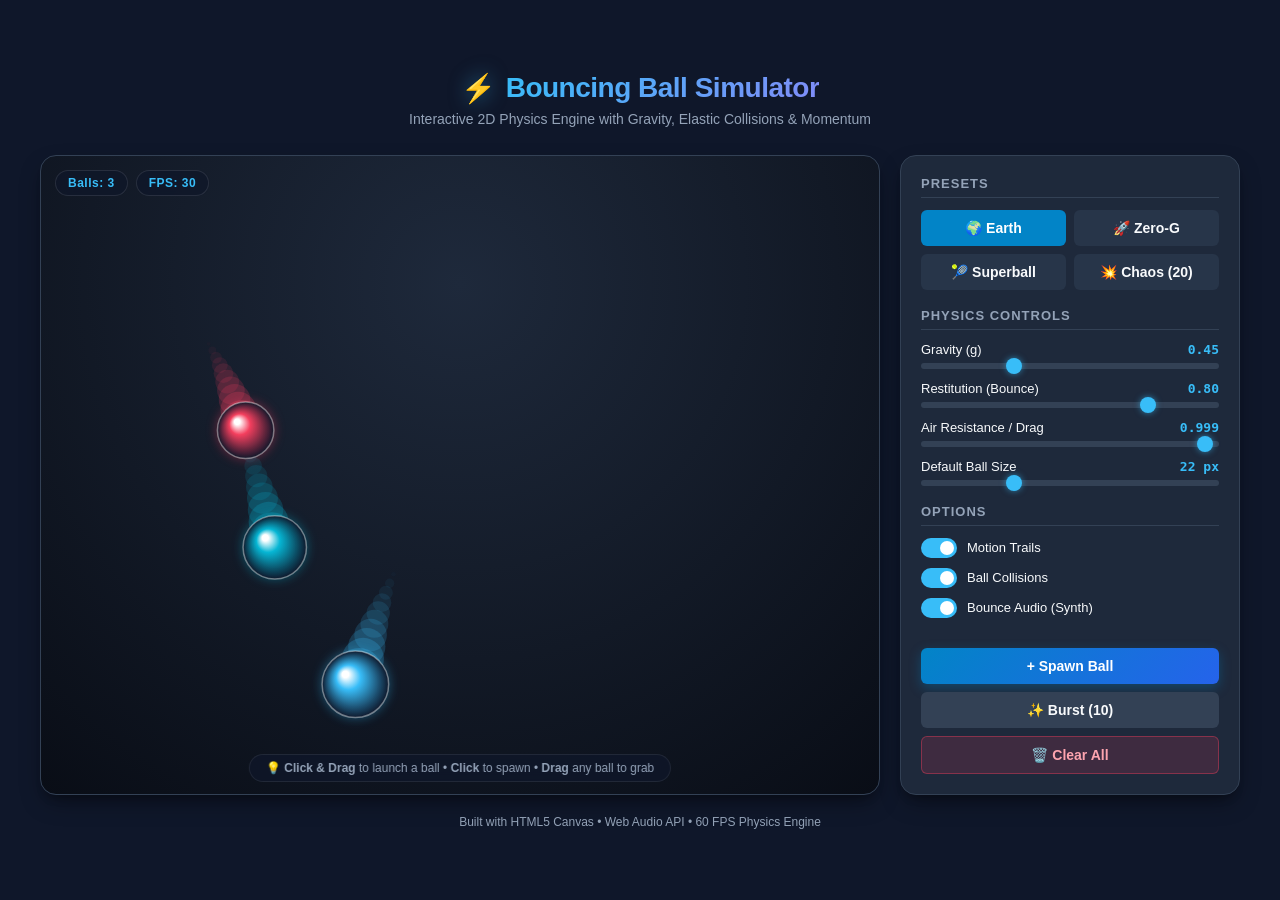
==== index.html @ 7c7808f0 "first commit" ====
<!DOCTYPE html>
<html lang="en">
<head>
  <meta charset="UTF-8" />
  <meta name="viewport" content="width=device-width, initial-scale=1.0" />
  <title>Bouncing Ball Physics Simulation</title>
  <link rel="stylesheet" href="style.css" />
</head>
<body>
  <div class="app-container">
    <header class="header">
      <div class="logo">
        <span class="icon">⚡</span>
        <h1>Bouncing Ball Simulator</h1>
      </div>
      <p class="subtitle">Interactive 2D Physics Engine with Gravity, Elastic Collisions &amp; Momentum</p>
    </header>

    <main class="main-content">
      <!-- Canvas Viewport -->
      <div class="canvas-wrapper">
        <canvas id="simCanvas"></canvas>
        <div class="canvas-overlay">
          <span class="badge" id="ballCountBadge">Balls: 0</span>
          <span class="badge" id="fpsBadge">FPS: 60</span>
        </div>
        <div class="instructions-hint">
          <span>💡 <strong>Click &amp; Drag</strong> to launch a ball &bull; <strong>Click</strong> to spawn &bull; <strong>Drag</strong> any ball to grab</span>
        </div>
      </div>

      <!-- Controls Panel -->
      <aside class="control-panel">
        <div class="panel-section">
          <h2>Presets</h2>
          <div class="preset-grid">
            <button class="btn btn-preset" data-preset="earth">🌍 Earth</button>
            <button class="btn btn-preset" data-preset="space">🚀 Zero-G</button>
            <button class="btn btn-preset" data-preset="superball">🎾 Superball</button>
            <button class="btn btn-preset" data-preset="chaos">💥 Chaos (20)</button>
          </div>
        </div>

        <div class="panel-section">
          <h2>Physics Controls</h2>
          
          <div class="control-group">
            <div class="label-row">
              <label for="gravity">Gravity (g)</label>
              <span class="value-display" id="gravityVal">0.45</span>
            </div>
            <input type="range" id="gravity" min="0" max="1.5" step="0.05" value="0.45" />
          </div>

          <div class="control-group">
            <div class="label-row">
              <label for="restitution">Restitution (Bounce)</label>
              <span class="value-display" id="restitutionVal">0.80</span>
            </div>
            <input type="range" id="restitution" min="0.1" max="1.0" step="0.02" value="0.8" />
          </div>

          <div class="control-group">
            <div class="label-row">
              <label for="friction">Air Resistance / Drag</label>
              <span class="value-display" id="frictionVal">0.999</span>
            </div>
            <input type="range" id="friction" min="0.95" max="1.0" step="0.001" value="0.999" />
          </div>

          <div class="control-group">
            <div class="label-row">
              <label for="ballRadius">Default Ball Size</label>
              <span class="value-display" id="ballRadiusVal">22 px</span>
            </div>
            <input type="range" id="ballRadius" min="10" max="50" step="2" value="22" />
          </div>
        </div>

        <div class="panel-section">
          <h2>Options</h2>
          <div class="toggle-group">
            <label class="toggle-switch">
              <input type="checkbox" id="trailToggle" checked />
              <span class="toggle-slider"></span>
              <span class="toggle-label">Motion Trails</span>
            </label>
            <label class="toggle-switch">
              <input type="checkbox" id="collisionToggle" checked />
              <span class="toggle-slider"></span>
              <span class="toggle-label">Ball Collisions</span>
            </label>
            <label class="toggle-switch">
              <input type="checkbox" id="soundToggle" checked />
              <span class="toggle-slider"></span>
              <span class="toggle-label">Bounce Audio (Synth)</span>
            </label>
          </div>
        </div>

        <div class="panel-section actions">
          <button class="btn btn-primary" id="addBallBtn">+ Spawn Ball</button>
          <button class="btn btn-secondary" id="burstBtn">✨ Burst (10)</button>
          <button class="btn btn-danger" id="clearBtn">🗑️ Clear All</button>
        </div>
      </aside>
    </main>

    <footer class="footer">
      <span>Built with HTML5 Canvas &bull; Web Audio API &bull; 60 FPS Physics Engine</span>
    </footer>
  </div>

  <script src="script.js"></script>
</body>
</html>
---- style.css ----
:root {
  --bg-color: #0f172a;
  --surface-color: #1e293b;
  --surface-border: #334155;
  --primary-color: #38bdf8;
  --primary-hover: #0ea5e9;
  --accent-color: #f43f5e;
  --text-main: #f8fafc;
  --text-muted: #94a3b8;
  --radius-lg: 16px;
  --radius-md: 10px;
  --radius-sm: 6px;
  --transition: all 0.2s cubic-bezier(0.4, 0, 0.2, 1);
  --shadow: 0 10px 25px -5px rgba(0, 0, 0, 0.4), 0 8px 10px -6px rgba(0, 0, 0, 0.3);
}

* {
  margin: 0;
  padding: 0;
  box-sizing: border-box;
  font-family: -apple-system, BlinkMacSystemFont, "Segoe UI", Roboto, Helvetica, Arial, sans-serif;
}

body {
  background-color: var(--bg-color);
  color: var(--text-main);
  min-height: 100vh;
  display: flex;
  justify-content: center;
  align-items: center;
  padding: 24px;
}

.app-container {
  width: 100%;
  max-width: 1200px;
  display: flex;
  flex-direction: column;
  gap: 20px;
}

.header {
  text-align: center;
  padding-bottom: 8px;
}

.logo {
  display: flex;
  align-items: center;
  justify-content: center;
  gap: 10px;
  margin-bottom: 6px;
}

.logo .icon {
  font-size: 28px;
  filter: drop-shadow(0 0 10px rgba(56, 189, 248, 0.5));
}

.header h1 {
  font-size: 28px;
  font-weight: 700;
  letter-spacing: -0.5px;
  background: linear-gradient(135deg, #38bdf8, #818cf8);
  -webkit-background-clip: text;
  -webkit-text-fill-color: transparent;
}

.subtitle {
  color: var(--text-muted);
  font-size: 14px;
}

.main-content {
  display: grid;
  grid-template-columns: 1fr 340px;
  gap: 20px;
  height: 640px;
}

@media (max-width: 900px) {
  .main-content {
    grid-template-columns: 1fr;
    height: auto;
  }
}

/* Canvas Viewport */
.canvas-wrapper {
  position: relative;
  background: radial-gradient(circle at 50% 20%, #1e293b 0%, #090d16 100%);
  border: 1px solid var(--surface-border);
  border-radius: var(--radius-lg);
  overflow: hidden;
  box-shadow: var(--shadow);
  display: flex;
  min-height: 480px;
}

#simCanvas {
  width: 100%;
  height: 100%;
  display: block;
  cursor: crosshair;
}

.canvas-overlay {
  position: absolute;
  top: 14px;
  left: 14px;
  display: flex;
  gap: 8px;
  pointer-events: none;
}

.badge {
  background: rgba(15, 23, 42, 0.75);
  backdrop-filter: blur(8px);
  border: 1px solid rgba(255, 255, 255, 0.1);
  padding: 5px 12px;
  border-radius: 20px;
  font-size: 12px;
  font-weight: 600;
  color: #38bdf8;
  letter-spacing: 0.5px;
}

.instructions-hint {
  position: absolute;
  bottom: 12px;
  left: 50%;
  transform: translateX(-50%);
  background: rgba(15, 23, 42, 0.8);
  backdrop-filter: blur(6px);
  border: 1px solid rgba(255, 255, 255, 0.08);
  padding: 6px 16px;
  border-radius: 20px;
  font-size: 12px;
  color: var(--text-muted);
  pointer-events: none;
  white-space: nowrap;
}

/* Controls Panel */
.control-panel {
  background: var(--surface-color);
  border: 1px solid var(--surface-border);
  border-radius: var(--radius-lg);
  padding: 20px;
  display: flex;
  flex-direction: column;
  gap: 18px;
  overflow-y: auto;
  box-shadow: var(--shadow);
}

.panel-section {
  display: flex;
  flex-direction: column;
  gap: 12px;
}

.panel-section h2 {
  font-size: 13px;
  text-transform: uppercase;
  letter-spacing: 1px;
  color: var(--text-muted);
  border-bottom: 1px solid var(--surface-border);
  padding-bottom: 6px;
}

/* Preset buttons */
.preset-grid {
  display: grid;
  grid-template-columns: 1fr 1fr;
  gap: 8px;
}

.btn-preset {
  background: #273549;
  border: 1px solid var(--surface-border);
  color: var(--text-main);
  padding: 8px 10px;
  border-radius: var(--radius-sm);
  font-size: 13px;
  font-weight: 500;
  cursor: pointer;
  transition: var(--transition);
}

.btn-preset:hover {
  background: #334155;
  border-color: #475569;
}

.btn-preset.active {
  background: #0284c7;
  border-color: #38bdf8;
  color: #ffffff;
}

/* Sliders */
.control-group {
  display: flex;
  flex-direction: column;
  gap: 6px;
}

.label-row {
  display: flex;
  justify-content: space-between;
  align-items: center;
  font-size: 13px;
  color: var(--text-main);
}

.value-display {
  color: #38bdf8;
  font-weight: 600;
  font-family: monospace;
}

input[type="range"] {
  appearance: none;
  -webkit-appearance: none;
  width: 100%;
  height: 6px;
  border-radius: 3px;
  background: #334155;
  outline: none;
}

input[type="range"]::-webkit-slider-thumb {
  -webkit-appearance: none;
  appearance: none;
  width: 16px;
  height: 16px;
  border-radius: 50%;
  background: #38bdf8;
  cursor: pointer;
  transition: transform 0.1s ease;
  box-shadow: 0 0 6px rgba(56, 189, 248, 0.6);
}

input[type="range"]::-webkit-slider-thumb:hover {
  transform: scale(1.2);
}

/* Toggles */
.toggle-group {
  display: flex;
  flex-direction: column;
  gap: 10px;
}

.toggle-switch {
  display: flex;
  align-items: center;
  cursor: pointer;
  gap: 10px;
  font-size: 13px;
  user-select: none;
}

.toggle-switch input {
  display: none;
}

.toggle-slider {
  width: 36px;
  height: 20px;
  background-color: #334155;
  border-radius: 20px;
  position: relative;
  transition: var(--transition);
}

.toggle-slider::after {
  content: "";
  position: absolute;
  top: 3px;
  left: 3px;
  width: 14px;
  height: 14px;
  background: white;
  border-radius: 50%;
  transition: var(--transition);
}

.toggle-switch input:checked + .toggle-slider {
  background-color: #38bdf8;
}

.toggle-switch input:checked + .toggle-slider::after {
  transform: translateX(16px);
}

/* Action Buttons */
.panel-section.actions {
  display: flex;
  flex-direction: column;
  gap: 8px;
  margin-top: auto;
}

.btn {
  padding: 10px 14px;
  border-radius: var(--radius-sm);
  font-size: 14px;
  font-weight: 600;
  border: none;
  cursor: pointer;
  display: inline-flex;
  align-items: center;
  justify-content: center;
  gap: 6px;
  transition: var(--transition);
}

.btn-primary {
  background: linear-gradient(135deg, #0284c7, #2563eb);
  color: white;
  box-shadow: 0 4px 12px rgba(2, 132, 199, 0.35);
}

.btn-primary:hover {
  filter: brightness(1.1);
  transform: translateY(-1px);
}

.btn-secondary {
  background: #334155;
  color: #f8fafc;
}

.btn-secondary:hover {
  background: #475569;
}

.btn-danger {
  background: rgba(244, 63, 94, 0.15);
  border: 1px solid rgba(244, 63, 94, 0.4);
  color: #fda4af;
}

.btn-danger:hover {
  background: rgba(244, 63, 94, 0.3);
}

.footer {
  text-align: center;
  font-size: 12px;
  color: var(--text-muted);
}
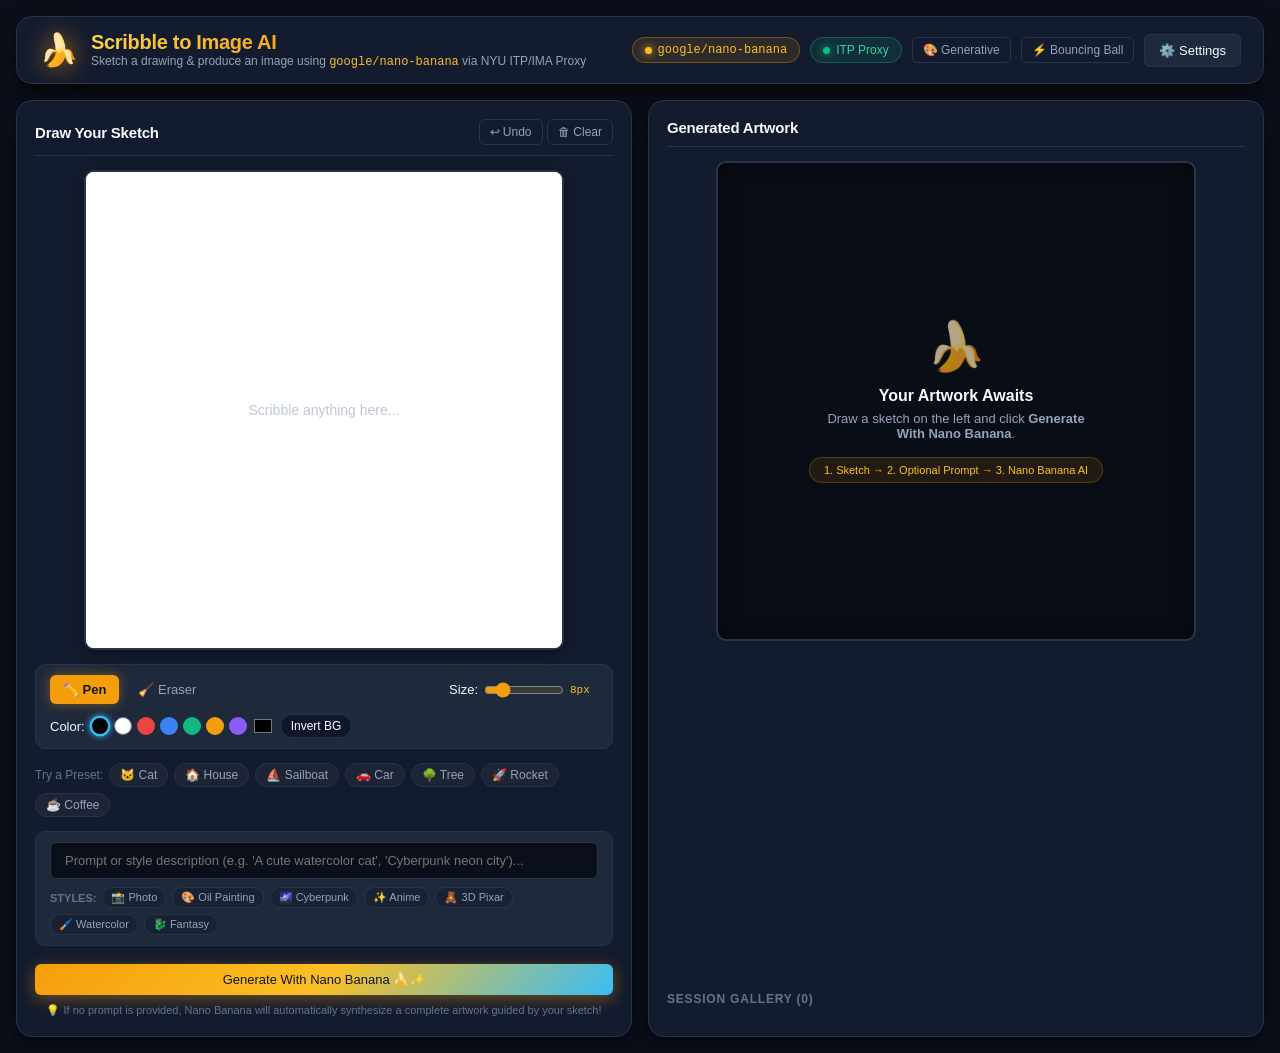
==== commit 849bda5b: "Deploy Scribble-AI with Google Nano Banana to root and archive Bouncing Ball" ====
--- a/index.html
+++ b/index.html
@@ -3,115 +3,251 @@
 <head>
   <meta charset="UTF-8" />
   <meta name="viewport" content="width=device-width, initial-scale=1.0" />
-  <title>Bouncing Ball Physics Simulation</title>
+  <title>Scribble to Image AI &bull; Google Nano Banana</title>
   <link rel="stylesheet" href="style.css" />
 </head>
 <body>
-  <div class="app-container">
-    <header class="header">
-      <div class="logo">
-        <span class="icon">⚡</span>
-        <h1>Bouncing Ball Simulator</h1>
+  <div class="app-layout">
+    <!-- Header -->
+    <header class="app-header">
+      <div class="brand">
+        <span class="brand-icon">🍌</span>
+        <div>
+          <h1>Scribble to Image AI</h1>
+          <p class="subtitle">Sketch a drawing &amp; produce an image using <code>google/nano-banana</code> via NYU ITP/IMA Proxy</p>
+        </div>
       </div>
-      <p class="subtitle">Interactive 2D Physics Engine with Gravity, Elastic Collisions &amp; Momentum</p>
+      <div class="header-actions">
+        <div class="badge model-badge" title="Model: google/nano-banana">
+          <span class="status-dot banana-dot"></span> google/nano-banana
+        </div>
+        <div class="badge proxy-badge" title="Routing via ITP/IMA Replicate Proxy">
+          <span class="status-dot"></span> ITP Proxy
+        </div>
+        <a href="Generative/" class="btn-tool" style="text-decoration:none" title="Generative Art Simulation">🎨 Generative</a>
+        <a href="Bouncing-Ball/" class="btn-tool" style="text-decoration:none" title="Bouncing Ball Simulation">⚡ Bouncing Ball</a>
+        <button id="openSettingsBtn" class="btn btn-secondary icon-btn" title="API &amp; Model Settings">
+          ⚙️ Settings
+        </button>
+      </div>
     </header>
 
-    <main class="main-content">
-      <!-- Canvas Viewport -->
-      <div class="canvas-wrapper">
-        <canvas id="simCanvas"></canvas>
-        <div class="canvas-overlay">
-          <span class="badge" id="ballCountBadge">Balls: 0</span>
-          <span class="badge" id="fpsBadge">FPS: 60</span>
-        </div>
-        <div class="instructions-hint">
-          <span>💡 <strong>Click &amp; Drag</strong> to launch a ball &bull; <strong>Click</strong> to spawn &bull; <strong>Drag</strong> any ball to grab</span>
+    <!-- Main Workspace -->
+    <main class="workspace">
+      <!-- Left: Scribble Studio -->
+      <section class="panel studio-panel">
+        <div class="panel-header">
+          <h2>Draw Your Sketch</h2>
+          <div class="canvas-actions">
+            <button id="undoBtn" class="btn-tool" title="Undo (Ctrl+Z / Cmd+Z)">↩ Undo</button>
+            <button id="clearBtn" class="btn-tool" title="Clear Canvas">🗑 Clear</button>
+          </div>
+        </div>
+
+        <!-- Canvas Container -->
+        <div class="canvas-box" id="canvasBox">
+          <canvas id="paintCanvas" width="512" height="512"></canvas>
+          <div id="canvasOverlayHint" class="canvas-hint">Scribble anything here...</div>
+        </div>
+
+        <!-- Drawing Toolbar -->
+        <div class="drawing-tools">
+          <div class="tool-group">
+            <button id="penTool" class="tool-btn active" data-tool="pen" title="Pen Tool">✏️ Pen</button>
+            <button id="eraserTool" class="tool-btn" data-tool="eraser" title="Eraser Tool">🧹 Eraser</button>
+          </div>
+
+          <div class="tool-group size-group">
+            <label for="brushSize">Size:</label>
+            <input type="range" id="brushSize" min="2" max="36" value="8" />
+            <span id="brushSizeVal" class="val-tag">8px</span>
+          </div>
+
+          <div class="tool-group color-group">
+            <label>Color:</label>
+            <div class="palette-swatches">
+              <button class="color-swatch active" data-color="#000000" style="background:#000000" title="Black"></button>
+              <button class="color-swatch" data-color="#ffffff" style="background:#ffffff; border:1px solid #64748b" title="White"></button>
+              <button class="color-swatch" data-color="#ef4444" style="background:#ef4444" title="Red"></button>
+              <button class="color-swatch" data-color="#3b82f6" style="background:#3b82f6" title="Blue"></button>
+              <button class="color-swatch" data-color="#10b981" style="background:#10b981" title="Green"></button>
+              <button class="color-swatch" data-color="#f59e0b" style="background:#f59e0b" title="Yellow"></button>
+              <button class="color-swatch" data-color="#8b5cf6" style="background:#8b5cf6" title="Purple"></button>
+              <input type="color" id="customColorPicker" value="#000000" title="Custom Color Picker" />
+            </div>
+            <button id="colorModeBtn" class="btn-pill" title="Toggle Canvas Canvas Background (White / Black)">
+              Invert BG
+            </button>
+          </div>
+        </div>
+
+        <!-- Quick Preset Scribbles -->
+        <div class="presets-bar">
+          <span class="bar-label">Try a Preset:</span>
+          <button class="preset-chip" data-preset="cat">🐱 Cat</button>
+          <button class="preset-chip" data-preset="house">🏠 House</button>
+          <button class="preset-chip" data-preset="boat">⛵ Sailboat</button>
+          <button class="preset-chip" data-preset="car">🚗 Car</button>
+          <button class="preset-chip" data-preset="tree">🌳 Tree</button>
+          <button class="preset-chip" data-preset="rocket">🚀 Rocket</button>
+          <button class="preset-chip" data-preset="coffee">☕ Coffee</button>
+        </div>
+
+        <!-- Prompt and Style Controls -->
+        <div class="prompt-box">
+          <div class="prompt-input-row">
+            <input
+              type="text"
+              id="promptInput"
+              placeholder="Prompt or style description (e.g. 'A cute watercolor cat', 'Cyberpunk neon city')..."
+            />
+          </div>
+          <div class="style-tags">
+            <span class="tag-label">Styles:</span>
+            <button class="style-pill" data-style="photorealistic, 8k highly detailed portrait">📸 Photo</button>
+            <button class="style-pill" data-style="classic oil painting, textured brushstrokes">🎨 Oil Painting</button>
+            <button class="style-pill" data-style="cyberpunk aesthetic, vibrant glowing neon lights">🌌 Cyberpunk</button>
+            <button class="style-pill" data-style="Studio Ghibli anime style, lush scenery">✨ Anime</button>
+            <button class="style-pill" data-style="3D Pixar animation character render">🧸 3D Pixar</button>
+            <button class="style-pill" data-style="soft ethereal watercolor painting on paper">🖌️ Watercolor</button>
+            <button class="style-pill" data-style="epic fantasy concept art, cinematic lighting">🐉 Fantasy</button>
+          </div>
+        </div>
+
+        <!-- Primary Action -->
+        <div class="action-box">
+          <button id="generateBtn" class="btn btn-primary generate-btn full-width">
+            <span class="btn-text">Generate With Nano Banana 🍌✨</span>
+            <span class="spinner" hidden></span>
+          </button>
+          <div class="prompt-hint-note">
+            💡 If no prompt is provided, Nano Banana will automatically synthesize a complete artwork guided by your sketch!
+          </div>
+        </div>
+      </section>
+
+      <!-- Right: AI Result Darkroom -->
+      <section class="panel result-panel">
+        <div class="panel-header">
+          <h2>Generated Artwork</h2>
+          <div class="result-actions" id="resultActions" hidden>
+            <button id="toggleCompareBtn" class="btn-tool" title="Hold or toggle to compare with original sketch">👁️ Compare Sketch</button>
+            <button id="downloadBtn" class="btn-tool" title="Save Generated Image">💾 Save Image</button>
+            <button id="copyToCanvasBtn" class="btn-tool" title="Draw over this image on canvas">🔄 Load to Canvas</button>
+          </div>
+        </div>
+
+        <div class="result-display-wrapper" id="resultWrapper">
+          <!-- Empty State Placeholder -->
+          <div id="emptyState" class="result-state active">
+            <div class="placeholder-icon">🍌</div>
+            <h3>Your Artwork Awaits</h3>
+            <p>Draw a sketch on the left and click <strong>Generate With Nano Banana</strong>.</p>
+            <div class="workflow-steps">
+              <span>1. Sketch</span> &rarr; 
+              <span>2. Optional Prompt</span> &rarr; 
+              <span>3. Nano Banana AI</span>
+            </div>
+          </div>
+
+          <!-- Loading State -->
+          <div id="loadingState" class="result-state">
+            <div class="pulsing-orbit">
+              <div class="orbit-ball"></div>
+            </div>
+            <h3>Generating Artwork...</h3>
+            <p id="loadingStatusText">Contacting ITP/IMA Replicate Proxy...</p>
+            <div class="timer-display" id="timerDisplay">00:00</div>
+            <p class="sub-hint">Running <code>google/nano-banana</code> on Replicate GPU. Usually takes 6–12 seconds.</p>
+          </div>
+
+          <!-- Generated Image View -->
+          <div id="imageState" class="result-state">
+            <div class="image-viewer" id="imageViewer">
+              <img id="generatedImg" alt="Generated Artwork" />
+              <img id="sketchCompareImg" alt="Original Sketch" class="compare-overlay hidden" />
+            </div>
+            <div class="image-caption">
+              <p id="captionPrompt" class="caption-text"></p>
+            </div>
+          </div>
+
+          <!-- Error State -->
+          <div id="errorState" class="result-state">
+            <div class="error-icon">⚠️</div>
+            <h3 id="errorTitle">Generation Error</h3>
+            <p id="errorMessage" class="error-msg"></p>
+            <button id="errorRetryBtn" class="btn btn-secondary">Try Again</button>
+          </div>
+        </div>
+
+        <!-- History / Session Gallery -->
+        <div class="history-section">
+          <h3>Session Gallery (<span id="historyCount">0</span>)</h3>
+          <div id="historyGrid" class="history-grid">
+            <!-- Thumbnails injected via JS -->
+          </div>
+        </div>
+      </section>
+    </main>
+
+    <!-- Settings Modal -->
+    <div id="settingsModal" class="modal-backdrop" hidden>
+      <div class="modal-card">
+        <div class="modal-header">
+          <h3>⚙️ Proxy &amp; Model Settings</h3>
+          <button id="closeSettingsBtn" class="close-btn">&times;</button>
+        </div>
+        <div class="modal-body">
+          <div class="form-group">
+            <label for="proxyUrlInput">ITP/IMA Proxy Endpoint</label>
+            <input type="text" id="proxyUrlInput" value="https://itp-ima-replicate-proxy.web.app/api/create_n_get" />
+            <span class="help-text">Direct URL used by the browser to reach the Replicate proxy.</span>
+          </div>
+
+          <div class="form-group">
+            <label for="modelInput">Replicate Model Name</label>
+            <input type="text" id="modelInput" value="google/nano-banana" />
+            <span class="help-text">Target model identifier (e.g. <code>google/nano-banana</code> or <code>google/nano-banana-pro</code>).</span>
+          </div>
+
+          <div class="form-group">
+            <label for="authTokenInput">NYU Auth Token <span class="badge-optional">Optional</span></label>
+            <input type="password" id="authTokenInput" placeholder="Paste your bearer token here if you logged into the proxy" />
+            <span class="help-text">
+              Leave blank to use the shared student quota. Or log in at 
+              <a href="https://itp-ima-replicate-proxy.web.app/" target="_blank" rel="noopener">itp-ima-replicate-proxy.web.app</a>
+              with your <code>nyu.edu</code> account and paste your token for up to 500 requests/day.
+            </span>
+          </div>
+
+          <div class="form-row">
+            <div class="form-group half">
+              <label for="outputFormatSelect">Output Format</label>
+              <select id="outputFormatSelect">
+                <option value="png" selected>PNG (Lossless)</option>
+                <option value="jpg">JPG (Smaller file)</option>
+              </select>
+            </div>
+            <div class="form-group half">
+              <label for="aspectRatioSelect">Aspect Ratio</label>
+              <select id="aspectRatioSelect">
+                <option value="1:1" selected>1:1 Square</option>
+                <option value="4:3">4:3 Landscape</option>
+                <option value="16:9">16:9 Widescreen</option>
+                <option value="3:4">3:4 Portrait</option>
+              </select>
+            </div>
+          </div>
+        </div>
+        <div class="modal-footer">
+          <button id="resetSettingsBtn" class="btn btn-secondary">Restore Defaults</button>
+          <button id="saveSettingsBtn" class="btn btn-primary">Save Settings</button>
         </div>
       </div>
-
-      <!-- Controls Panel -->
-      <aside class="control-panel">
-        <div class="panel-section">
-          <h2>Presets</h2>
-          <div class="preset-grid">
-            <button class="btn btn-preset" data-preset="earth">🌍 Earth</button>
-            <button class="btn btn-preset" data-preset="space">🚀 Zero-G</button>
-            <button class="btn btn-preset" data-preset="superball">🎾 Superball</button>
-            <button class="btn btn-preset" data-preset="chaos">💥 Chaos (20)</button>
-          </div>
-        </div>
-
-        <div class="panel-section">
-          <h2>Physics Controls</h2>
-          
-          <div class="control-group">
-            <div class="label-row">
-              <label for="gravity">Gravity (g)</label>
-              <span class="value-display" id="gravityVal">0.45</span>
-            </div>
-            <input type="range" id="gravity" min="0" max="1.5" step="0.05" value="0.45" />
-          </div>
-
-          <div class="control-group">
-            <div class="label-row">
-              <label for="restitution">Restitution (Bounce)</label>
-              <span class="value-display" id="restitutionVal">0.80</span>
-            </div>
-            <input type="range" id="restitution" min="0.1" max="1.0" step="0.02" value="0.8" />
-          </div>
-
-          <div class="control-group">
-            <div class="label-row">
-              <label for="friction">Air Resistance / Drag</label>
-              <span class="value-display" id="frictionVal">0.999</span>
-            </div>
-            <input type="range" id="friction" min="0.95" max="1.0" step="0.001" value="0.999" />
-          </div>
-
-          <div class="control-group">
-            <div class="label-row">
-              <label for="ballRadius">Default Ball Size</label>
-              <span class="value-display" id="ballRadiusVal">22 px</span>
-            </div>
-            <input type="range" id="ballRadius" min="10" max="50" step="2" value="22" />
-          </div>
-        </div>
-
-        <div class="panel-section">
-          <h2>Options</h2>
-          <div class="toggle-group">
-            <label class="toggle-switch">
-              <input type="checkbox" id="trailToggle" checked />
-              <span class="toggle-slider"></span>
-              <span class="toggle-label">Motion Trails</span>
-            </label>
-            <label class="toggle-switch">
-              <input type="checkbox" id="collisionToggle" checked />
-              <span class="toggle-slider"></span>
-              <span class="toggle-label">Ball Collisions</span>
-            </label>
-            <label class="toggle-switch">
-              <input type="checkbox" id="soundToggle" checked />
-              <span class="toggle-slider"></span>
-              <span class="toggle-label">Bounce Audio (Synth)</span>
-            </label>
-          </div>
-        </div>
-
-        <div class="panel-section actions">
-          <button class="btn btn-primary" id="addBallBtn">+ Spawn Ball</button>
-          <button class="btn btn-secondary" id="burstBtn">✨ Burst (10)</button>
-          <button class="btn btn-danger" id="clearBtn">🗑️ Clear All</button>
-        </div>
-      </aside>
-    </main>
-
-    <footer class="footer">
-      <span>Built with HTML5 Canvas &bull; Web Audio API &bull; 60 FPS Physics Engine</span>
-    </footer>
+    </div>
   </div>
 
   <script src="script.js"></script>
 </body>
 </html>
-
--- a/style.css
+++ b/style.css
@@ -1,17 +1,23 @@
 :root {
-  --bg-color: #0f172a;
-  --surface-color: #1e293b;
-  --surface-border: #334155;
-  --primary-color: #38bdf8;
-  --primary-hover: #0ea5e9;
-  --accent-color: #f43f5e;
+  --bg-main: #0b0f19;
+  --bg-surface: #131b2e;
+  --bg-surface-elevated: #1e293b;
+  --border-color: #273549;
+  --border-hover: #3b82f6;
   --text-main: #f8fafc;
   --text-muted: #94a3b8;
+  --text-dim: #64748b;
+  --primary: #f59e0b;
+  --primary-hover: #d97706;
+  --primary-glow: rgba(245, 158, 11, 0.4);
+  --accent: #38bdf8;
+  --danger: #ef4444;
+  --success: #10b981;
+  --radius-sm: 6px;
+  --radius-md: 10px;
   --radius-lg: 16px;
-  --radius-md: 10px;
-  --radius-sm: 6px;
+  --shadow: 0 10px 25px -5px rgba(0, 0, 0, 0.5), 0 8px 10px -6px rgba(0, 0, 0, 0.3);
   --transition: all 0.2s cubic-bezier(0.4, 0, 0.2, 1);
-  --shadow: 0 10px 25px -5px rgba(0, 0, 0, 0.4), 0 8px 10px -6px rgba(0, 0, 0, 0.3);
 }
 
 * {
@@ -22,165 +28,212 @@
 }
 
 body {
-  background-color: var(--bg-color);
+  background-color: var(--bg-main);
   color: var(--text-main);
   min-height: 100vh;
   display: flex;
   justify-content: center;
-  align-items: center;
-  padding: 24px;
-}
-
-.app-container {
-  width: 100%;
-  max-width: 1200px;
+  padding: 16px;
+}
+
+.app-layout {
+  width: 100%;
+  max-width: 1300px;
   display: flex;
   flex-direction: column;
-  gap: 20px;
-}
-
-.header {
-  text-align: center;
-  padding-bottom: 8px;
-}
-
-.logo {
-  display: flex;
-  align-items: center;
-  justify-content: center;
-  gap: 10px;
-  margin-bottom: 6px;
-}
-
-.logo .icon {
-  font-size: 28px;
-  filter: drop-shadow(0 0 10px rgba(56, 189, 248, 0.5));
-}
-
-.header h1 {
-  font-size: 28px;
+  gap: 16px;
+}
+
+/* Header */
+.app-header {
+  display: flex;
+  justify-content: space-between;
+  align-items: center;
+  padding: 14px 22px;
+  background: var(--bg-surface);
+  border: 1px solid var(--border-color);
+  border-radius: var(--radius-lg);
+  box-shadow: var(--shadow);
+  flex-wrap: wrap;
+  gap: 12px;
+}
+
+.brand {
+  display: flex;
+  align-items: center;
+  gap: 12px;
+}
+
+.brand-icon {
+  font-size: 32px;
+  filter: drop-shadow(0 0 12px rgba(245, 158, 11, 0.7));
+}
+
+.brand h1 {
+  font-size: 20px;
   font-weight: 700;
-  letter-spacing: -0.5px;
-  background: linear-gradient(135deg, #38bdf8, #818cf8);
+  letter-spacing: -0.3px;
+  background: linear-gradient(135deg, #fcd34d, #f59e0b, #38bdf8);
   -webkit-background-clip: text;
   -webkit-text-fill-color: transparent;
 }
 
 .subtitle {
+  font-size: 12px;
   color: var(--text-muted);
-  font-size: 14px;
-}
-
-.main-content {
+}
+
+.subtitle code {
+  color: #fbbf24;
+  font-family: ui-monospace, SFMono-Regular, Menlo, monospace;
+}
+
+.header-actions {
+  display: flex;
+  align-items: center;
+  gap: 10px;
+  flex-wrap: wrap;
+}
+
+.badge {
+  display: inline-flex;
+  align-items: center;
+  gap: 6px;
+  padding: 5px 12px;
+  border-radius: 20px;
+  font-size: 12px;
+  font-weight: 500;
+}
+
+.proxy-badge {
+  background: rgba(16, 185, 129, 0.12);
+  color: #34d399;
+  border: 1px solid rgba(16, 185, 129, 0.35);
+}
+
+.model-badge {
+  background: rgba(245, 158, 11, 0.12);
+  color: #fbbf24;
+  border: 1px solid rgba(245, 158, 11, 0.35);
+  font-family: ui-monospace, monospace;
+}
+
+.status-dot {
+  width: 7px;
+  height: 7px;
+  border-radius: 50%;
+  background-color: #10b981;
+  box-shadow: 0 0 8px #10b981;
+}
+
+.banana-dot {
+  background-color: #fbbf24;
+  box-shadow: 0 0 8px #fbbf24;
+}
+
+/* Main Workspace */
+.workspace {
   display: grid;
-  grid-template-columns: 1fr 340px;
-  gap: 20px;
-  height: 640px;
-}
-
-@media (max-width: 900px) {
-  .main-content {
+  grid-template-columns: 1fr 1fr;
+  gap: 16px;
+}
+
+@media (max-width: 960px) {
+  .workspace {
     grid-template-columns: 1fr;
-    height: auto;
   }
 }
 
-/* Canvas Viewport */
-.canvas-wrapper {
+.panel {
+  background: var(--bg-surface);
+  border: 1px solid var(--border-color);
+  border-radius: var(--radius-lg);
+  padding: 18px;
+  display: flex;
+  flex-direction: column;
+  gap: 14px;
+  box-shadow: var(--shadow);
+}
+
+.panel-header {
+  display: flex;
+  justify-content: space-between;
+  align-items: center;
+  border-bottom: 1px solid var(--border-color);
+  padding-bottom: 10px;
+}
+
+.panel-header h2 {
+  font-size: 15px;
+  font-weight: 600;
+  color: var(--text-main);
+  letter-spacing: -0.2px;
+}
+
+/* Canvas Container */
+.canvas-box {
   position: relative;
-  background: radial-gradient(circle at 50% 20%, #1e293b 0%, #090d16 100%);
-  border: 1px solid var(--surface-border);
-  border-radius: var(--radius-lg);
+  width: 100%;
+  aspect-ratio: 1 / 1;
+  max-width: 480px;
+  margin: 0 auto;
+  background: #ffffff;
+  border-radius: var(--radius-md);
   overflow: hidden;
-  box-shadow: var(--shadow);
-  display: flex;
-  min-height: 480px;
-}
-
-#simCanvas {
+  box-shadow: inset 0 0 10px rgba(0, 0, 0, 0.15), 0 4px 15px rgba(0, 0, 0, 0.3);
+  border: 2px solid var(--border-color);
+  touch-action: none;
+}
+
+#paintCanvas {
   width: 100%;
   height: 100%;
   display: block;
   cursor: crosshair;
 }
 
-.canvas-overlay {
+.canvas-hint {
   position: absolute;
-  top: 14px;
-  left: 14px;
-  display: flex;
-  gap: 8px;
+  top: 50%;
+  left: 50%;
+  transform: translate(-50%, -50%);
   pointer-events: none;
-}
-
-.badge {
-  background: rgba(15, 23, 42, 0.75);
-  backdrop-filter: blur(8px);
-  border: 1px solid rgba(255, 255, 255, 0.1);
-  padding: 5px 12px;
-  border-radius: 20px;
-  font-size: 12px;
-  font-weight: 600;
-  color: #38bdf8;
-  letter-spacing: 0.5px;
-}
-
-.instructions-hint {
-  position: absolute;
-  bottom: 12px;
-  left: 50%;
-  transform: translateX(-50%);
-  background: rgba(15, 23, 42, 0.8);
-  backdrop-filter: blur(6px);
-  border: 1px solid rgba(255, 255, 255, 0.08);
-  padding: 6px 16px;
-  border-radius: 20px;
-  font-size: 12px;
+  font-size: 14px;
+  font-weight: 500;
+  color: #94a3b8;
+  opacity: 0.6;
+  transition: opacity 0.3s ease;
+}
+
+.canvas-hint.hidden {
+  opacity: 0;
+}
+
+/* Drawing Toolbar */
+.drawing-tools {
+  display: flex;
+  align-items: center;
+  justify-content: space-between;
+  gap: 10px;
+  flex-wrap: wrap;
+  background: var(--bg-surface-elevated);
+  padding: 10px 14px;
+  border-radius: var(--radius-md);
+  border: 1px solid var(--border-color);
+}
+
+.tool-group {
+  display: flex;
+  align-items: center;
+  gap: 6px;
+  font-size: 13px;
+}
+
+.tool-btn {
+  background: transparent;
+  border: 1px solid transparent;
   color: var(--text-muted);
-  pointer-events: none;
-  white-space: nowrap;
-}
-
-/* Controls Panel */
-.control-panel {
-  background: var(--surface-color);
-  border: 1px solid var(--surface-border);
-  border-radius: var(--radius-lg);
-  padding: 20px;
-  display: flex;
-  flex-direction: column;
-  gap: 18px;
-  overflow-y: auto;
-  box-shadow: var(--shadow);
-}
-
-.panel-section {
-  display: flex;
-  flex-direction: column;
-  gap: 12px;
-}
-
-.panel-section h2 {
-  font-size: 13px;
-  text-transform: uppercase;
-  letter-spacing: 1px;
-  color: var(--text-muted);
-  border-bottom: 1px solid var(--surface-border);
-  padding-bottom: 6px;
-}
-
-/* Preset buttons */
-.preset-grid {
-  display: grid;
-  grid-template-columns: 1fr 1fr;
-  gap: 8px;
-}
-
-.btn-preset {
-  background: #273549;
-  border: 1px solid var(--surface-border);
-  color: var(--text-main);
-  padding: 8px 10px;
+  padding: 6px 12px;
   border-radius: var(--radius-sm);
   font-size: 13px;
   font-weight: 500;
@@ -188,168 +241,652 @@
   transition: var(--transition);
 }
 
-.btn-preset:hover {
-  background: #334155;
-  border-color: #475569;
-}
-
-.btn-preset.active {
-  background: #0284c7;
+.tool-btn:hover {
+  color: var(--text-main);
+  background: rgba(255, 255, 255, 0.05);
+}
+
+.tool-btn.active {
+  background: var(--primary);
+  color: #111827;
+  font-weight: 600;
+  box-shadow: 0 0 12px var(--primary-glow);
+}
+
+.size-group input[type="range"] {
+  width: 80px;
+  accent-color: var(--primary);
+  cursor: pointer;
+}
+
+.val-tag {
+  font-family: ui-monospace, monospace;
+  font-size: 11px;
+  color: #fbbf24;
+  min-width: 28px;
+}
+
+.palette-swatches {
+  display: flex;
+  align-items: center;
+  gap: 5px;
+}
+
+.color-swatch {
+  width: 18px;
+  height: 18px;
+  border-radius: 50%;
+  border: 2px solid transparent;
+  cursor: pointer;
+  transition: transform 0.15s ease;
+  padding: 0;
+}
+
+.color-swatch:hover {
+  transform: scale(1.2);
+}
+
+.color-swatch.active {
   border-color: #38bdf8;
+  box-shadow: 0 0 6px #38bdf8;
+  transform: scale(1.15);
+}
+
+#customColorPicker {
+  width: 22px;
+  height: 22px;
+  border: none;
+  background: none;
+  cursor: pointer;
+  padding: 0;
+}
+
+.btn-pill {
+  background: #0f172a;
+  border: 1px solid var(--border-color);
+  color: var(--text-main);
+  padding: 4px 10px;
+  border-radius: 12px;
+  font-size: 12px;
+  cursor: pointer;
+  transition: var(--transition);
+}
+
+.btn-pill:hover {
+  border-color: var(--border-hover);
+}
+
+/* Quick Presets Bar */
+.presets-bar {
+  display: flex;
+  align-items: center;
+  gap: 6px;
+  flex-wrap: wrap;
+}
+
+.bar-label {
+  font-size: 12px;
+  color: var(--text-dim);
+  font-weight: 500;
+}
+
+.preset-chip {
+  background: rgba(255, 255, 255, 0.04);
+  border: 1px solid var(--border-color);
+  color: var(--text-muted);
+  font-size: 12px;
+  padding: 4px 10px;
+  border-radius: 14px;
+  cursor: pointer;
+  transition: var(--transition);
+}
+
+.preset-chip:hover {
+  background: rgba(245, 158, 11, 0.15);
+  border-color: var(--primary);
+  color: #fde68a;
+}
+
+/* Prompt Box */
+.prompt-box {
+  display: flex;
+  flex-direction: column;
+  gap: 8px;
+  background: var(--bg-surface-elevated);
+  border: 1px solid var(--border-color);
+  border-radius: var(--radius-md);
+  padding: 10px 14px;
+}
+
+.prompt-input-row input {
+  width: 100%;
+  background: var(--bg-main);
+  border: 1px solid var(--border-color);
+  color: var(--text-main);
+  padding: 10px 14px;
+  border-radius: var(--radius-sm);
+  font-size: 13px;
+  outline: none;
+  transition: var(--transition);
+}
+
+.prompt-input-row input:focus {
+  border-color: var(--primary);
+  box-shadow: 0 0 0 2px var(--primary-glow);
+}
+
+.style-tags {
+  display: flex;
+  align-items: center;
+  gap: 6px;
+  flex-wrap: wrap;
+}
+
+.tag-label {
+  font-size: 11px;
+  color: var(--text-dim);
+  font-weight: 600;
+  text-transform: uppercase;
+}
+
+.style-pill {
+  background: #182234;
+  border: 1px solid var(--border-color);
+  color: var(--text-muted);
+  font-size: 11px;
+  padding: 3px 8px;
+  border-radius: 10px;
+  cursor: pointer;
+  transition: var(--transition);
+}
+
+.style-pill:hover {
+  border-color: var(--border-hover);
   color: #ffffff;
 }
 
-/* Sliders */
-.control-group {
+/* Primary Action Box */
+.action-box {
   display: flex;
   flex-direction: column;
-  gap: 6px;
-}
-
-.label-row {
-  display: flex;
-  justify-content: space-between;
-  align-items: center;
+  gap: 8px;
+  margin-top: 4px;
+}
+
+.generate-btn {
+  background: linear-gradient(135deg, #f59e0b, #fbbf24, #38bdf8);
+  color: #0f172a;
+  padding: 13px 20px;
+  border-radius: var(--radius-md);
+  font-size: 15px;
+  font-weight: 700;
+  border: none;
+  cursor: pointer;
+  display: flex;
+  align-items: center;
+  justify-content: center;
+  gap: 8px;
+  white-space: nowrap;
+  box-shadow: 0 4px 16px rgba(245, 158, 11, 0.4);
+  transition: var(--transition);
+}
+
+.generate-btn.full-width {
+  width: 100%;
+}
+
+.generate-btn:hover {
+  filter: brightness(1.1);
+  transform: translateY(-1px);
+}
+
+.generate-btn:disabled {
+  opacity: 0.6;
+  cursor: not-allowed;
+  transform: none;
+}
+
+.prompt-hint-note {
+  font-size: 11px;
+  color: var(--text-dim);
+  text-align: center;
+  line-height: 1.4;
+}
+
+/* Buttons */
+.btn {
+  padding: 8px 14px;
+  border-radius: var(--radius-sm);
   font-size: 13px;
-  color: var(--text-main);
-}
-
-.value-display {
-  color: #38bdf8;
+  font-weight: 500;
+  border: none;
+  cursor: pointer;
+  transition: var(--transition);
+}
+
+.btn-secondary {
+  background: var(--bg-surface-elevated);
+  border: 1px solid var(--border-color);
+  color: var(--text-main);
+}
+
+.btn-secondary:hover {
+  background: #273549;
+  border-color: #3b82f6;
+}
+
+.btn-tool {
+  background: transparent;
+  border: 1px solid var(--border-color);
+  color: var(--text-muted);
+  font-size: 12px;
+  padding: 5px 10px;
+  border-radius: var(--radius-sm);
+  cursor: pointer;
+  transition: var(--transition);
+}
+
+.btn-tool:hover {
+  color: var(--text-main);
+  background: rgba(255, 255, 255, 0.05);
+}
+
+.btn-tool.active {
+  background: var(--primary);
+  color: #111827;
+  border-color: var(--primary);
+}
+
+/* Result Darkroom */
+.result-display-wrapper {
+  position: relative;
+  width: 100%;
+  aspect-ratio: 1 / 1;
+  max-width: 480px;
+  margin: 0 auto;
+  background: #090d16;
+  border: 2px solid var(--border-color);
+  border-radius: var(--radius-md);
+  overflow: hidden;
+  display: flex;
+  align-items: center;
+  justify-content: center;
+  box-shadow: inset 0 0 20px rgba(0, 0, 0, 0.5);
+}
+
+.result-state {
+  display: none;
+  flex-direction: column;
+  align-items: center;
+  justify-content: center;
+  text-align: center;
+  width: 100%;
+  height: 100%;
+  padding: 24px;
+}
+
+.result-state.active {
+  display: flex;
+}
+
+/* Empty State */
+.placeholder-icon {
+  font-size: 48px;
+  margin-bottom: 12px;
+  opacity: 0.7;
+}
+
+#emptyState h3 {
+  font-size: 16px;
   font-weight: 600;
-  font-family: monospace;
-}
-
-input[type="range"] {
-  appearance: none;
-  -webkit-appearance: none;
-  width: 100%;
-  height: 6px;
-  border-radius: 3px;
-  background: #334155;
-  outline: none;
-}
-
-input[type="range"]::-webkit-slider-thumb {
-  -webkit-appearance: none;
-  appearance: none;
-  width: 16px;
-  height: 16px;
+  margin-bottom: 6px;
+}
+
+#emptyState p {
+  font-size: 13px;
+  color: var(--text-muted);
+  max-width: 280px;
+  margin-bottom: 16px;
+}
+
+.workflow-steps {
+  font-size: 11px;
+  color: #fbbf24;
+  background: rgba(245, 158, 11, 0.1);
+  border: 1px solid rgba(245, 158, 11, 0.25);
+  padding: 6px 14px;
+  border-radius: 20px;
+}
+
+/* Loading State */
+.pulsing-orbit {
+  position: relative;
+  width: 64px;
+  height: 64px;
   border-radius: 50%;
-  background: #38bdf8;
-  cursor: pointer;
-  transition: transform 0.1s ease;
-  box-shadow: 0 0 6px rgba(56, 189, 248, 0.6);
-}
-
-input[type="range"]::-webkit-slider-thumb:hover {
-  transform: scale(1.2);
-}
-
-/* Toggles */
-.toggle-group {
-  display: flex;
-  flex-direction: column;
-  gap: 10px;
-}
-
-.toggle-switch {
-  display: flex;
-  align-items: center;
-  cursor: pointer;
-  gap: 10px;
+  border: 2px dashed rgba(245, 158, 11, 0.5);
+  animation: spin 6s linear infinite;
+  display: flex;
+  align-items: center;
+  justify-content: center;
+  margin-bottom: 16px;
+}
+
+.orbit-ball {
+  width: 18px;
+  height: 18px;
+  border-radius: 50%;
+  background: linear-gradient(135deg, #fbbf24, #f59e0b);
+  box-shadow: 0 0 16px #fbbf24;
+  animation: pulse 1.5s ease-in-out infinite alternate;
+}
+
+@keyframes spin {
+  100% { transform: rotate(360deg); }
+}
+
+@keyframes pulse {
+  0% { transform: scale(0.8); }
+  100% { transform: scale(1.3); }
+}
+
+#loadingState h3 {
+  font-size: 16px;
+  font-weight: 600;
+  margin-bottom: 6px;
+}
+
+#loadingStatusText {
   font-size: 13px;
-  user-select: none;
-}
-
-.toggle-switch input {
-  display: none;
-}
-
-.toggle-slider {
-  width: 36px;
-  height: 20px;
-  background-color: #334155;
-  border-radius: 20px;
+  color: #fbbf24;
+  margin-bottom: 10px;
+}
+
+.timer-display {
+  font-family: ui-monospace, monospace;
+  font-size: 18px;
+  font-weight: 700;
+  color: var(--text-main);
+  background: rgba(255, 255, 255, 0.05);
+  padding: 4px 12px;
+  border-radius: 8px;
+  margin-bottom: 10px;
+}
+
+.sub-hint {
+  font-size: 11px;
+  color: var(--text-dim);
+  max-width: 320px;
+  line-height: 1.4;
+}
+
+.sub-hint code {
+  color: #fbbf24;
+}
+
+/* Image State */
+#imageState {
+  padding: 0;
   position: relative;
-  transition: var(--transition);
-}
-
-.toggle-slider::after {
-  content: "";
+}
+
+.image-viewer {
+  width: 100%;
+  height: 100%;
+  position: relative;
+  display: flex;
+  align-items: center;
+  justify-content: center;
+  overflow: hidden;
+}
+
+#generatedImg {
+  width: 100%;
+  height: 100%;
+  object-fit: cover;
+  display: block;
+}
+
+.compare-overlay {
   position: absolute;
-  top: 3px;
-  left: 3px;
-  width: 14px;
-  height: 14px;
-  background: white;
-  border-radius: 50%;
-  transition: var(--transition);
-}
-
-.toggle-switch input:checked + .toggle-slider {
-  background-color: #38bdf8;
-}
-
-.toggle-switch input:checked + .toggle-slider::after {
-  transform: translateX(16px);
-}
-
-/* Action Buttons */
-.panel-section.actions {
+  top: 0;
+  left: 0;
+  width: 100%;
+  height: 100%;
+  object-fit: cover;
+  transition: opacity 0.2s ease;
+  z-index: 2;
+  border-radius: inherit;
+}
+
+.compare-overlay.hidden {
+  opacity: 0;
+  pointer-events: none;
+}
+
+.image-caption {
+  position: absolute;
+  bottom: 0;
+  left: 0;
+  right: 0;
+  background: linear-gradient(to top, rgba(0, 0, 0, 0.88) 0%, transparent 100%);
+  padding: 22px 14px 10px;
+  text-align: left;
+  z-index: 3;
+}
+
+.caption-text {
+  font-size: 12px;
+  color: #f1f5f9;
+  white-space: nowrap;
+  overflow: hidden;
+  text-overflow: ellipsis;
+}
+
+/* Error State */
+.error-icon {
+  font-size: 40px;
+  margin-bottom: 10px;
+}
+
+#errorTitle {
+  font-size: 15px;
+  font-weight: 600;
+  color: #fda4af;
+  margin-bottom: 6px;
+}
+
+.error-msg {
+  font-size: 12px;
+  color: var(--text-muted);
+  max-width: 340px;
+  margin-bottom: 14px;
+  line-height: 1.4;
+}
+
+/* History Grid */
+.history-section {
   display: flex;
   flex-direction: column;
   gap: 8px;
   margin-top: auto;
 }
 
-.btn {
-  padding: 10px 14px;
+.history-section h3 {
+  font-size: 12px;
+  text-transform: uppercase;
+  letter-spacing: 0.8px;
+  color: var(--text-dim);
+}
+
+.history-grid {
+  display: flex;
+  gap: 8px;
+  overflow-x: auto;
+  padding-bottom: 4px;
+}
+
+.history-thumb {
+  width: 56px;
+  height: 56px;
   border-radius: var(--radius-sm);
-  font-size: 14px;
+  border: 1px solid var(--border-color);
+  object-fit: cover;
+  cursor: pointer;
+  transition: var(--transition);
+  flex-shrink: 0;
+}
+
+.history-thumb:hover {
+  border-color: var(--primary);
+  transform: scale(1.06);
+}
+
+/* Settings Modal */
+.modal-backdrop {
+  position: fixed;
+  top: 0;
+  left: 0;
+  right: 0;
+  bottom: 0;
+  background: rgba(0, 0, 0, 0.7);
+  backdrop-filter: blur(6px);
+  display: flex;
+  align-items: center;
+  justify-content: center;
+  z-index: 1000;
+  padding: 16px;
+}
+
+.modal-backdrop[hidden] {
+  display: none;
+}
+
+.modal-card {
+  background: var(--bg-surface);
+  border: 1px solid var(--border-color);
+  border-radius: var(--radius-lg);
+  width: 100%;
+  max-width: 540px;
+  box-shadow: 0 20px 40px rgba(0, 0, 0, 0.8);
+  display: flex;
+  flex-direction: column;
+  overflow: hidden;
+}
+
+.modal-header {
+  display: flex;
+  justify-content: space-between;
+  align-items: center;
+  padding: 16px 20px;
+  border-bottom: 1px solid var(--border-color);
+}
+
+.modal-header h3 {
+  font-size: 16px;
   font-weight: 600;
+}
+
+.close-btn {
+  background: transparent;
   border: none;
-  cursor: pointer;
-  display: inline-flex;
-  align-items: center;
-  justify-content: center;
-  gap: 6px;
-  transition: var(--transition);
-}
-
-.btn-primary {
-  background: linear-gradient(135deg, #0284c7, #2563eb);
-  color: white;
-  box-shadow: 0 4px 12px rgba(2, 132, 199, 0.35);
-}
-
-.btn-primary:hover {
-  filter: brightness(1.1);
-  transform: translateY(-1px);
-}
-
-.btn-secondary {
-  background: #334155;
-  color: #f8fafc;
-}
-
-.btn-secondary:hover {
-  background: #475569;
-}
-
-.btn-danger {
-  background: rgba(244, 63, 94, 0.15);
-  border: 1px solid rgba(244, 63, 94, 0.4);
-  color: #fda4af;
-}
-
-.btn-danger:hover {
-  background: rgba(244, 63, 94, 0.3);
-}
-
-.footer {
-  text-align: center;
-  font-size: 12px;
+  font-size: 22px;
   color: var(--text-muted);
-}
-
+  cursor: pointer;
+}
+
+.close-btn:hover {
+  color: var(--text-main);
+}
+
+.modal-body {
+  padding: 20px;
+  display: flex;
+  flex-direction: column;
+  gap: 14px;
+  max-height: 70vh;
+  overflow-y: auto;
+}
+
+.form-group {
+  display: flex;
+  flex-direction: column;
+  gap: 5px;
+}
+
+.form-group label {
+  font-size: 12px;
+  font-weight: 600;
+  color: var(--text-muted);
+}
+
+.form-group input,
+.form-group select {
+  background: var(--bg-surface-elevated);
+  border: 1px solid var(--border-color);
+  color: var(--text-main);
+  padding: 8px 12px;
+  border-radius: var(--radius-sm);
+  font-size: 13px;
+  outline: none;
+}
+
+.form-group input:focus,
+.form-group select:focus {
+  border-color: var(--primary);
+}
+
+.help-text {
+  font-size: 11px;
+  color: var(--text-dim);
+  line-height: 1.4;
+}
+
+.help-text a {
+  color: var(--accent);
+  text-decoration: none;
+}
+
+.help-text a:hover {
+  text-decoration: underline;
+}
+
+.form-row {
+  display: flex;
+  gap: 12px;
+}
+
+.form-group.half {
+  flex: 1;
+}
+
+.badge-optional {
+  font-size: 10px;
+  color: var(--text-dim);
+  font-weight: normal;
+  margin-left: 4px;
+}
+
+.modal-footer {
+  display: flex;
+  justify-content: flex-end;
+  gap: 10px;
+  padding: 14px 20px;
+  border-top: 1px solid var(--border-color);
+  background: var(--bg-surface-elevated);
+}
+
+/* Spinner */
+.spinner {
+  width: 14px;
+  height: 14px;
+  border: 2px solid rgba(0, 0, 0, 0.2);
+  border-top-color: #000000;
+  border-radius: 50%;
+  animation: spin 0.8s linear infinite;
+  display: inline-block;
+}
+
+.spinner[hidden] {
+  display: none;
+}
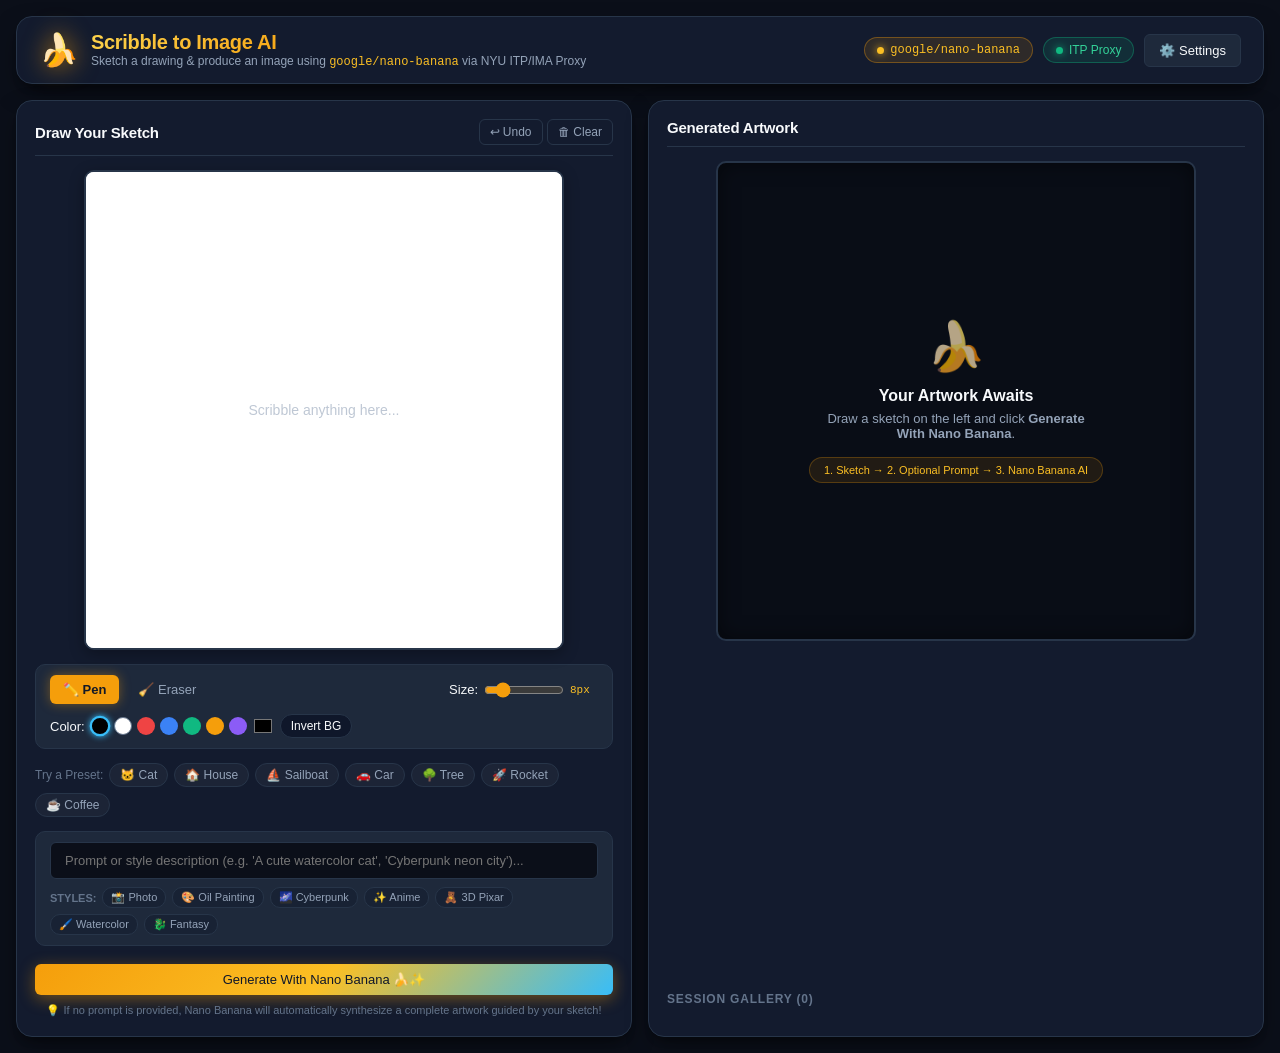
==== commit b2b41156: "Remove Bouncing Ball and Generative Art projects; dedicate repo to Scribble-AI" ====
--- a/index.html
+++ b/index.html
@@ -24,8 +24,6 @@
         <div class="badge proxy-badge" title="Routing via ITP/IMA Replicate Proxy">
           <span class="status-dot"></span> ITP Proxy
         </div>
-        <a href="Generative/" class="btn-tool" style="text-decoration:none" title="Generative Art Simulation">🎨 Generative</a>
-        <a href="Bouncing-Ball/" class="btn-tool" style="text-decoration:none" title="Bouncing Ball Simulation">⚡ Bouncing Ball</a>
         <button id="openSettingsBtn" class="btn btn-secondary icon-btn" title="API &amp; Model Settings">
           ⚙️ Settings
         </button>
